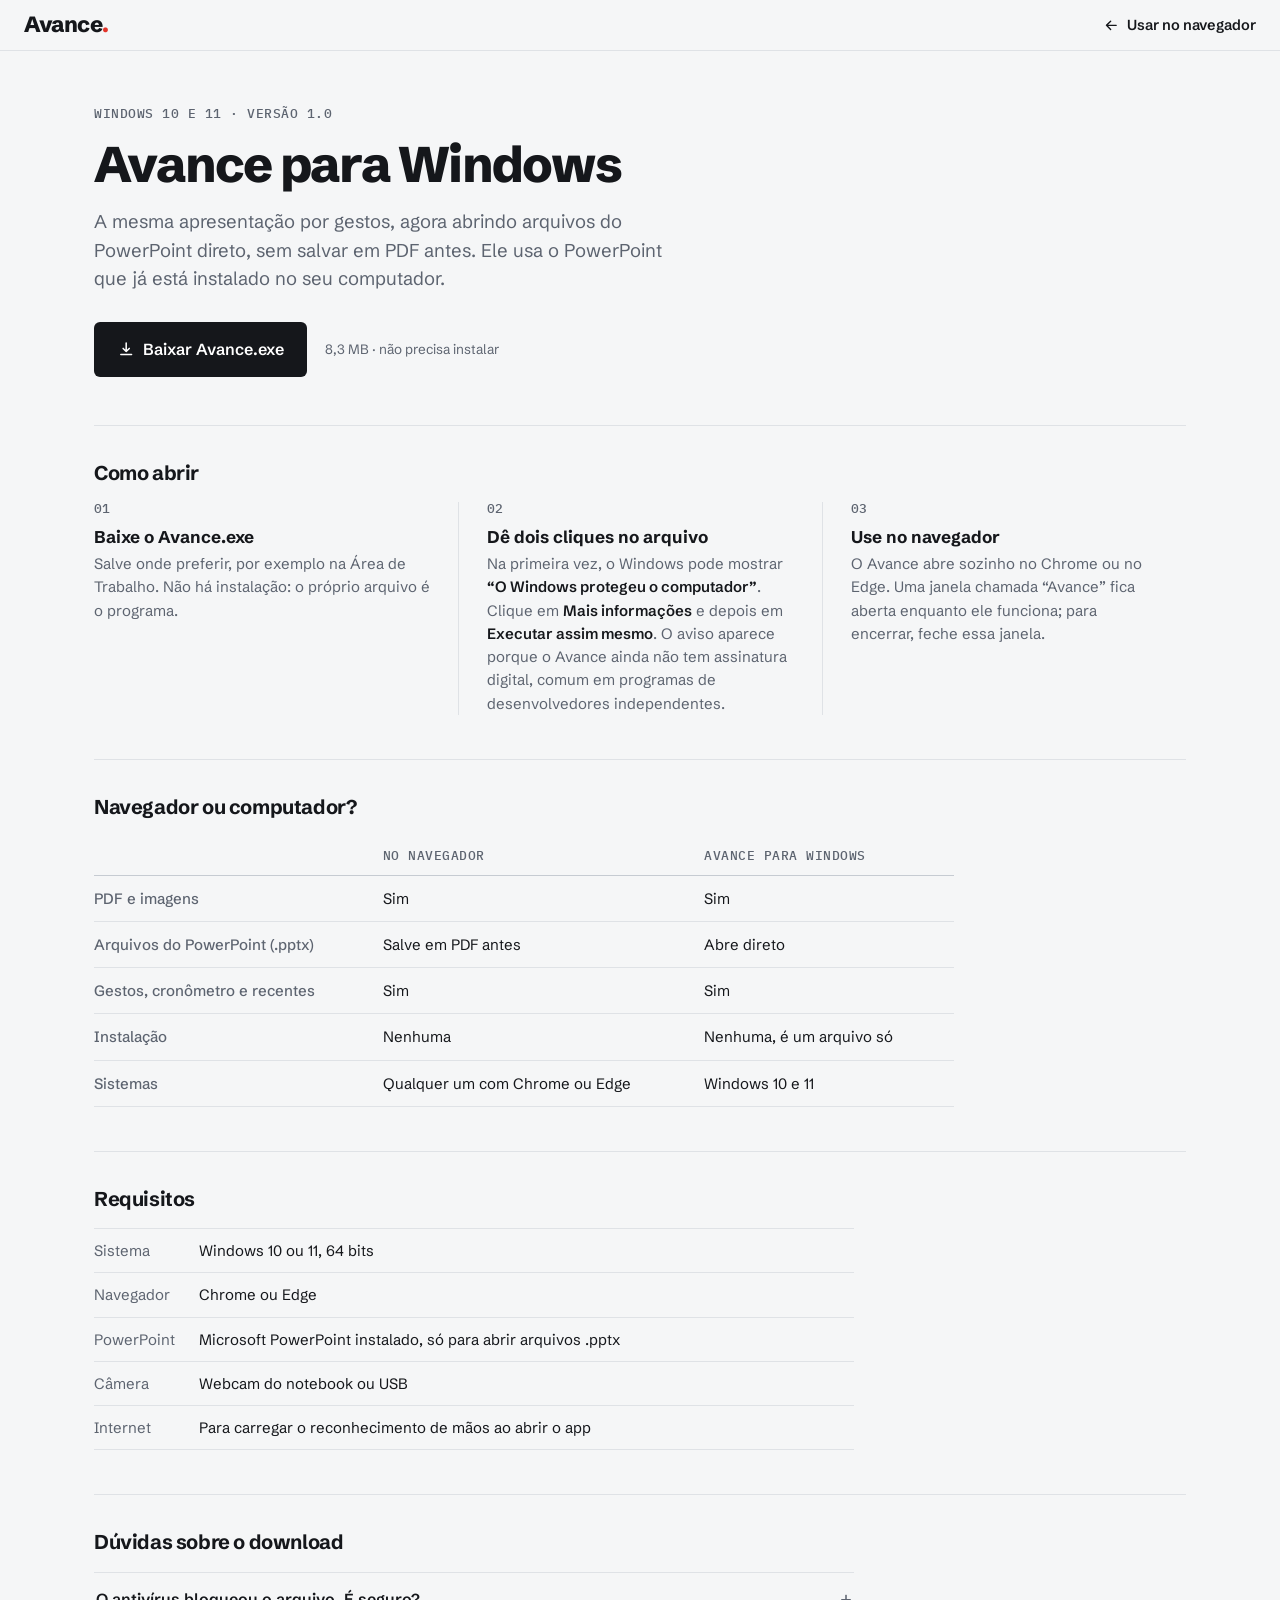
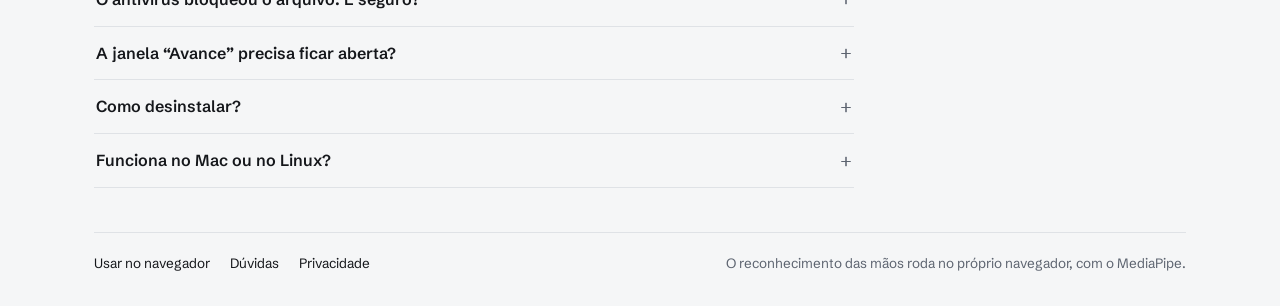
==== download.html @ 62a434d8 "Avance: apresentações controladas por gestos App web que passa slides (PDF, imagens e PowerPoint) co" ====
<!doctype html>
<html lang="pt-BR">
<head>
  <meta charset="utf-8">
  <meta name="viewport" content="width=device-width, initial-scale=1">
  <title>Avance para Windows</title>
  <meta name="description" content="Baixe o Avance para Windows: passe os slides com gestos da mão e abra arquivos do PowerPoint direto.">
  <link rel="icon" href="favicon.ico" sizes="any">
  <link rel="icon" href="favicon.svg" type="image/svg+xml">
  <link rel="apple-touch-icon" href="apple-touch-icon.png">
  <link rel="preconnect" href="https://fonts.googleapis.com">
  <link rel="preconnect" href="https://fonts.gstatic.com" crossorigin>
  <link href="https://fonts.googleapis.com/css2?family=IBM+Plex+Mono:wght@400;500&family=Schibsted+Grotesk:wght@400;500;600;700;800&display=swap" rel="stylesheet">
  <link rel="stylesheet" href="css/style.css">
</head>
<body>
  <svg width="0" height="0" style="position:absolute" aria-hidden="true">
    <symbol id="i-download" viewBox="0 0 24 24"><path d="M12 4v11m0 0-4-4m4 4 4-4M5 19h14"/></symbol>
    <symbol id="i-arrow-l" viewBox="0 0 24 24"><path d="M19 12H5m6-6-6 6 6 6"/></symbol>
  </svg>

  <header class="topbar">
    <a class="brand" href="./" title="Voltar ao início">Avance<span class="laser">.</span></a>
    <span></span>
    <div class="top-right">
      <a class="top-link" href="./"><svg><use href="#i-arrow-l"/></svg> Usar no navegador</a>
    </div>
  </header>

  <main class="welcome download-page">
    <section class="dl-hero">
      <span class="dl-eyebrow">Windows 10 e 11 · versão 1.0</span>
      <h1>Avance para Windows</h1>
      <p class="lead">A mesma apresentação por gestos, agora abrindo arquivos do PowerPoint direto, sem salvar em PDF antes. Ele usa o PowerPoint que já está instalado no seu computador.</p>
      <div class="dl-actions">
        <a class="btn dark lg" href="https://github.com/sacramentobernardes/Avance/releases/latest/download/Avance.exe"><svg><use href="#i-download"/></svg> Baixar Avance.exe</a>
        <span class="note">8,3 MB · não precisa instalar</span>
      </div>
    </section>

    <section class="dl-section">
      <h2>Como abrir</h2>
      <ol class="dl-steps">
        <li>
          <h3>Baixe o Avance.exe</h3>
          <p>Salve onde preferir, por exemplo na Área de Trabalho. Não há instalação: o próprio arquivo é o programa.</p>
        </li>
        <li>
          <h3>Dê dois cliques no arquivo</h3>
          <p>Na primeira vez, o Windows pode mostrar <b>“O Windows protegeu o computador”</b>. Clique em <b>Mais informações</b> e depois em <b>Executar assim mesmo</b>. O aviso aparece porque o Avance ainda não tem assinatura digital, comum em programas de desenvolvedores independentes.</p>
        </li>
        <li>
          <h3>Use no navegador</h3>
          <p>O Avance abre sozinho no Chrome ou no Edge. Uma janela chamada “Avance” fica aberta enquanto ele funciona; para encerrar, feche essa janela.</p>
        </li>
      </ol>
    </section>

    <section class="dl-section">
      <h2>Navegador ou computador?</h2>
      <div class="table-wrap">
        <table class="compare">
          <thead><tr><th></th><th>No navegador</th><th>Avance para Windows</th></tr></thead>
          <tbody>
            <tr><th>PDF e imagens</th><td>Sim</td><td>Sim</td></tr>
            <tr><th>Arquivos do PowerPoint (.pptx)</th><td>Salve em PDF antes</td><td>Abre direto</td></tr>
            <tr><th>Gestos, cronômetro e recentes</th><td>Sim</td><td>Sim</td></tr>
            <tr><th>Instalação</th><td>Nenhuma</td><td>Nenhuma, é um arquivo só</td></tr>
            <tr><th>Sistemas</th><td>Qualquer um com Chrome ou Edge</td><td>Windows 10 e 11</td></tr>
          </tbody>
        </table>
      </div>
    </section>

    <section class="dl-section">
      <h2>Requisitos</h2>
      <dl class="specs dl-specs">
        <div><dt>Sistema</dt><dd>Windows 10 ou 11, 64 bits</dd></div>
        <div><dt>Navegador</dt><dd>Chrome ou Edge</dd></div>
        <div><dt>PowerPoint</dt><dd>Microsoft PowerPoint instalado, só para abrir arquivos .pptx</dd></div>
        <div><dt>Câmera</dt><dd>Webcam do notebook ou USB</dd></div>
        <div><dt>Internet</dt><dd>Para carregar o reconhecimento de mãos ao abrir o app</dd></div>
      </dl>
    </section>

    <section class="faq dl-section">
      <h2>Dúvidas sobre o download</h2>
      <div class="faq-list">
        <details>
          <summary>O antivírus bloqueou o arquivo. É seguro?</summary>
          <p>Alguns antivírus desconfiam de programas novos e sem assinatura digital, mesmo quando não há nada de errado. O Avance não instala nada, não altera o sistema e só usa a câmera dentro do navegador. Se o bloqueio continuar, use a versão no navegador e salve o PowerPoint em PDF.</p>
        </details>
        <details>
          <summary>A janela “Avance” precisa ficar aberta?</summary>
          <p>Sim. Ela é o Avance funcionando no seu computador. Pode minimizá-la; ao fechar, o app para de responder no navegador.</p>
        </details>
        <details>
          <summary>Como desinstalar?</summary>
          <p>Basta apagar o Avance.exe. Os ajustes e a lista de recentes ficam no navegador; para apagá-los, limpe os dados do site nas configurações do Chrome ou do Edge.</p>
        </details>
        <details>
          <summary>Funciona no Mac ou no Linux?</summary>
          <p>O Avance.exe é só para Windows. No Mac e no Linux, use a versão no navegador, salvando a apresentação em PDF.</p>
        </details>
      </div>
    </section>

    <footer class="welcome-foot">
      <nav class="foot-links"><a href="./">Usar no navegador</a><a href="./#faq">Dúvidas</a><a href="./#privacy">Privacidade</a></nav>
      <span>O reconhecimento das mãos roda no próprio navegador, com o MediaPipe.</span>
    </footer>
  </main>
</body>
</html>
---- css/style.css ----
/* Layout: página clara e calma; a câmera ao vivo é o centro da tela inicial e as
   miniaturas imitam molduras de slide de projetor. O vermelho de ponteiro laser é
   o único destaque e aparece pouco. Verde (gatilho) e azul (mão direita) são cores
   de estado, não de destaque. */
:root {
  --paper: #f5f6f7;          /* fundo, cinza frio bem leve */
  --sheet: #ffffff;          /* superfícies */
  --sheet-2: #eef0f2;        /* preenchimentos discretos */
  --rule: #dfe2e6;           /* linhas */
  --rule-strong: #c6cbd2;
  --ink: #15171b;            /* texto e botão principal */
  --ink-2: #5d6470;          /* texto secundário */
  --laser: #e3342a;          /* destaque: ponteiro laser */
  --live: #138a4b;           /* gatilho ligado */
  --live-soft: #e3f3ea;
  --hand: #2f62c4;           /* mão direita */
  --hand-soft: #e8eefa;
  --caution: #a8650a;
  --caution-soft: #fbf0dc;
  --stage: #101114;          /* fundo de câmera e projeção */

  --font-text: "Schibsted Grotesk", "Segoe UI", system-ui, sans-serif;
  --font-mono: "IBM Plex Mono", ui-monospace, "Cascadia Mono", Consolas, monospace;

  --r-sm: 6px;
  --r-md: 10px;
  color-scheme: light;
}

* { box-sizing: border-box; }
html { scroll-behavior: smooth; }
html, body { margin: 0; min-height: 100%; }
body {
  background: var(--paper);
  color: var(--ink);
  font: 16px/1.55 var(--font-text);
  -webkit-font-smoothing: antialiased;
}
[hidden] { display: none !important; }
[data-mode="web"] .desktop-only, [data-mode="desktop"] .web-only { display: none !important; }
svg { width: 1.15em; height: 1.15em; fill: none; stroke: currentColor; stroke-width: 2; stroke-linecap: round; stroke-linejoin: round; flex: none; }
svg.fill { fill: currentColor; stroke: none; }
svg.mirror { transform: scaleX(-1); }
h1, h2, h3 { margin: 0; line-height: 1.12; text-wrap: balance; }
p { text-wrap: pretty; }
button { font: inherit; cursor: pointer; color: inherit; }
:focus-visible { outline: 2px solid var(--ink); outline-offset: 2px; }
kbd {
  display: inline-block; min-width: 24px; text-align: center;
  font: 500 12px/1 var(--font-mono); color: var(--ink);
  padding: 5px 6px; border-radius: 4px;
  background: var(--sheet); border: 1px solid var(--rule-strong); border-bottom-width: 2px;
}
.muted { color: var(--ink-2); }
.small { font-size: 14px; margin: 0; }

/* ---------- Botões ---------- */
.btn {
  display: inline-flex; align-items: center; justify-content: center; gap: 8px;
  padding: 10px 16px; border-radius: var(--r-sm); border: 1px solid transparent;
  font-weight: 600; font-size: 15px; text-decoration: none; white-space: nowrap;
  transition: background .15s, border-color .15s, opacity .15s;
}
.btn.dark { background: var(--ink); color: var(--sheet); }
.btn.dark:hover:not(:disabled) { background: #30343b; }
.btn.dark:disabled { opacity: .25; cursor: not-allowed; }
.btn.quiet { background: transparent; border-color: var(--rule-strong); color: var(--ink); }
.btn.quiet:hover { background: var(--sheet); }
.btn.light { background: var(--sheet); color: var(--ink); }
.btn.lg { padding: 14px 22px; font-size: 16px; }
.btn.xl { padding: 15px 22px; font-size: 16px; width: 100%; }

/* ---------- Barra superior ---------- */
.topbar {
  position: sticky; top: 0; z-index: 10;
  display: grid; grid-template-columns: 1fr auto 1fr; align-items: center; gap: 16px;
  padding: 14px max(24px, env(safe-area-inset-right, 0px)) 14px max(24px, env(safe-area-inset-left, 0px));
  background: var(--paper); border-bottom: 1px solid var(--rule);
}
.brand {
  justify-self: start; background: none; border: 0; padding: 0;
  font: 800 22px/1 var(--font-text); letter-spacing: -0.04em;
  color: var(--ink); text-decoration: none;
}
.laser { color: var(--laser); }

.stepper { display: flex; align-items: center; gap: 4px; }
.step-tab {
  display: flex; align-items: center; gap: 8px; position: relative;
  background: none; border: 0; padding: 8px 12px;
  color: var(--ink-2); font-weight: 600; font-size: 15px;
}
.step-tab .num { font: 500 13px/1 var(--font-mono); color: var(--rule-strong); }
.step-tab:hover:not(:disabled) { color: var(--ink); }
.step-tab:disabled { cursor: not-allowed; opacity: .45; }
.step-tab.current { color: var(--ink); }
.step-tab.current::after { content: ""; position: absolute; left: 12px; right: 12px; bottom: -15px; height: 2px; background: var(--ink); }
.step-tab.current .num { color: var(--ink); }
.step-tab.done .num { color: var(--live); }

.top-right { grid-column: 3; justify-self: end; display: flex; align-items: center; gap: 22px; }
.top-link { display: inline-flex; align-items: center; gap: 7px; color: var(--ink); text-decoration: none; font-weight: 600; font-size: 14.5px; }
.top-link:hover { text-decoration: underline; text-underline-offset: 3px; }
.cam-chip {
  display: inline-flex; align-items: center; gap: 8px;
  font: 500 12.5px/1 var(--font-mono); color: var(--ink-2); text-transform: lowercase;
}
.cam-chip .dot { width: 8px; height: 8px; background: var(--rule-strong); }
.cam-chip.ready .dot { background: var(--ink); }
.cam-chip.armed { color: var(--live); }
.cam-chip.armed .dot { background: var(--live); }
.cam-chip.error { color: var(--laser); }
.cam-chip.error .dot { background: var(--laser); }

@media (max-width: 820px) {
  .topbar { grid-template-columns: 1fr auto; padding-inline: max(16px, env(safe-area-inset-left, 0px)) max(16px, env(safe-area-inset-right, 0px)); }
  .top-right { grid-column: 2; grid-row: 1; gap: 14px; }
  .stepper { grid-column: 1 / -1; grid-row: 2; justify-content: center; }
  .step-tab.current::after { bottom: -2px; }
}

/* ---------- Tela inicial ---------- */
.welcome, .steps {
  width: 100%; max-width: 1140px; margin: 0 auto;
  padding-left: max(24px, env(safe-area-inset-left, 0px));
  padding-right: max(24px, env(safe-area-inset-right, 0px));
}
@media (max-width: 640px) {
  .welcome, .steps { padding-left: max(16px, env(safe-area-inset-left, 0px)); padding-right: max(16px, env(safe-area-inset-right, 0px)); }
}

.intro {
  display: grid; grid-template-columns: minmax(0, 5fr) minmax(0, 6fr); gap: 56px; align-items: center;
  padding-block: 56px 64px;
}
@media (max-width: 920px) { .intro { grid-template-columns: 1fr; gap: 36px; padding-block: 32px 48px; } }
.intro h1 { font-size: clamp(34px, 4.4vw, 50px); font-weight: 800; letter-spacing: -0.035em; }
.lead { font-size: 18.5px; color: var(--ink-2); margin: 18px 0 0; max-width: 34ch; }
.intro-actions { display: flex; align-items: center; gap: 18px; flex-wrap: wrap; margin-top: 30px; }
.note { font-size: 13.5px; color: var(--ink-2); line-height: 1.45; }

/* Demonstração: a mão passa e o slide troca (loop de 5 s) */
.hero-demo { margin: 0; max-width: 100%; }
.demo-window { border-radius: var(--r-md); background: var(--sheet); overflow: hidden; box-shadow: 0 0 0 1px var(--rule), 0 24px 48px -28px rgba(21, 23, 27, .45); }
.demo-bar { display: flex; align-items: center; gap: 6px; padding: 10px 14px; border-bottom: 1px solid var(--rule); }
.demo-bar i { width: 9px; height: 9px; border-radius: 50%; background: var(--rule-strong); }
.demo-bar span { margin-left: 10px; font: 500 12px/1 var(--font-mono); color: var(--ink-2); }
.demo-stage { position: relative; aspect-ratio: 16 / 10; background: var(--stage); overflow: hidden; }
.demo-slide { position: absolute; inset: 7% 6% 16%; border-radius: 3px; background: var(--sheet); padding: 7% 8%; display: flex; flex-direction: column; gap: 9px; }
.demo-slide b { display: block; border-radius: 2px; }
.demo-slide .t { width: 55%; height: 16px; background: var(--ink); }
.demo-slide .l { height: 8px; background: var(--sheet-2); }
.w80 { width: 80%; } .w70 { width: 70%; } .w60 { width: 60%; }
.bars { flex: 1; display: flex; align-items: flex-end; gap: 8%; padding-top: 6px; border-bottom: 2px solid var(--ink); }
.bars i { flex: 1; background: var(--ink); }
.bars i:last-child { background: var(--laser); }
.circles { flex: 1; display: flex; align-items: center; justify-content: center; gap: 7%; }
.circles i { width: 20%; aspect-ratio: 1; border-radius: 50%; border: 3px solid var(--ink); }
.circles i:nth-child(2) { background: var(--laser); border-color: var(--laser); }

.demo-slide.s1 { animation: demo-s1 5s cubic-bezier(.2, .75, .25, 1) infinite; }
.demo-slide.s2 { animation: demo-s2 5s cubic-bezier(.2, .75, .25, 1) infinite; }
@keyframes demo-s1 { 0%, 38% { transform: none; opacity: 1; } 46%, 92% { transform: translateX(-8%); opacity: 0; } 100% { transform: none; opacity: 1; } }
@keyframes demo-s2 { 0%, 38% { transform: translateX(8%); opacity: 0; } 46%, 92% { transform: none; opacity: 1; } 100% { transform: none; opacity: 0; } }
.demo-frame { position: absolute; inset: 0; box-shadow: inset 0 0 0 3px #34c778; animation: demo-frame 5s infinite; }
@keyframes demo-frame { 0%, 8% { opacity: 0; } 14%, 70% { opacity: 1; } 80%, 100% { opacity: 0; } }
.demo-hand {
  position: absolute; top: 34%; left: 70%; width: 16%; aspect-ratio: 1; border-radius: 50%;
  display: grid; place-items: center; color: #fff; background: var(--hand);
  animation: demo-hand 5s cubic-bezier(.45, 0, .2, 1) infinite;
}
.demo-hand svg { width: 50%; height: 50%; }
@keyframes demo-hand {
  0%, 16% { left: 70%; opacity: 0; transform: scale(.85); }
  22% { left: 70%; opacity: 1; transform: none; }
  40% { left: 14%; opacity: 1; transform: none; }
  50%, 100% { left: 10%; opacity: 0; transform: scale(.9); }
}
.demo-hud { position: absolute; left: 4%; right: 4%; bottom: 4%; display: flex; justify-content: space-between; }
.demo-pill { display: inline-flex; align-items: center; gap: 6px; padding: 5px 9px; border-radius: 4px; background: var(--live); color: #fff; font: 500 11.5px/1 var(--font-mono); }
.demo-count { background: rgba(255, 255, 255, .14); font-variant-numeric: tabular-nums; }
.digits { display: inline-grid; }
.digits em { grid-area: 1 / 1; font-style: normal; }
.digits .c1 { animation: demo-c1 5s infinite; }
.digits .c2 { animation: demo-c2 5s infinite; }
@keyframes demo-c1 { 0%, 41% { opacity: 1; } 42%, 97% { opacity: 0; } 100% { opacity: 1; } }
@keyframes demo-c2 { 0%, 41% { opacity: 0; } 42%, 97% { opacity: 1; } 100% { opacity: 0; } }

.recent, .how, .desktop, .faq, .privacy { border-top: 1px solid var(--rule); padding-block: 36px 44px; scroll-margin-top: 80px; }
.recent h2, .how h2, .desktop h2, .faq h2, .privacy h2 { font-size: 20px; font-weight: 700; letter-spacing: -0.02em; margin-bottom: 18px; }

.recent-list { list-style: none; margin: 0; padding: 0; border-top: 1px solid var(--rule); }
.recent-row {
  display: grid; grid-template-columns: 56px minmax(0, 1fr) auto auto 36px; align-items: center; gap: 16px;
  padding: 10px 4px; border-bottom: 1px solid var(--rule); cursor: pointer;
}
.recent-row:hover { background: var(--sheet); }
.recent-kind { font: 500 11.5px/1 var(--font-mono); color: var(--ink-2); text-transform: uppercase; }
.recent-name { font-weight: 600; overflow: hidden; text-overflow: ellipsis; white-space: nowrap; }
.recent-meta { font: 400 13px/1 var(--font-mono); color: var(--ink-2); font-variant-numeric: tabular-nums; white-space: nowrap; }
.recent-remove { width: 30px; height: 30px; display: grid; place-items: center; border: 0; border-radius: 4px; background: none; color: var(--ink-2); opacity: 0; }
.recent-row:hover .recent-remove, .recent-remove:focus-visible { opacity: 1; }
.recent-remove:hover { background: var(--sheet-2); color: var(--ink); }
@media (max-width: 560px) {
  .recent-row { grid-template-columns: minmax(0, 1fr) auto 32px; }
  .recent-kind, .recent-row .when { display: none; }
  .recent-remove { opacity: 1; }
}

.how { scroll-margin-top: 80px; }
.how-grid { display: grid; grid-template-columns: repeat(3, minmax(0, 1fr)); }
.how-grid article { padding: 4px 28px 0; border-left: 1px solid var(--rule); display: flex; flex-direction: column; gap: 10px; }
.how-grid article:first-child { padding-left: 0; border-left: 0; }
@media (max-width: 820px) {
  .how-grid { grid-template-columns: 1fr; gap: 28px; }
  .how-grid article { padding: 0; border-left: 0; }
}
.how-label { font: 500 12px/1.3 var(--font-mono); color: var(--ink-2); text-transform: uppercase; letter-spacing: .04em; }
.how-icon { width: 34px; height: 34px; stroke-width: 1.6; color: var(--ink); margin-top: 6px; }
.how-grid h3 { font-size: 19px; font-weight: 700; letter-spacing: -0.02em; }
.how-grid p { margin: 0; color: var(--ink-2); font-size: 15px; max-width: 38ch; }

.note a { color: var(--ink); text-underline-offset: 3px; }

/* Versão para computador */
.desktop-grid { display: grid; grid-template-columns: minmax(0, 1fr) minmax(0, 1fr); gap: 40px; align-items: start; }
@media (max-width: 820px) { .desktop-grid { grid-template-columns: 1fr; gap: 24px; } }
.desktop-text { display: flex; flex-direction: column; align-items: flex-start; gap: 20px; }
.desktop-text p { margin: 0; color: var(--ink-2); max-width: 52ch; }
.specs { margin: 0; display: grid; grid-template-columns: auto 1fr; border-top: 1px solid var(--rule); }
.specs div { display: contents; }
.specs dt, .specs dd { padding: 10px 0; border-bottom: 1px solid var(--rule); font-size: 15px; }
.specs dt { color: var(--ink-2); padding-right: 24px; }
.specs dd { margin: 0; }
.specs a { color: var(--ink); text-underline-offset: 3px; }
code { font: 500 0.92em/1 var(--font-mono); background: var(--sheet-2); padding: 2px 5px; border-radius: 4px; }

/* Dúvidas frequentes */
.faq-list { border-top: 1px solid var(--rule); max-width: 760px; }
.faq details { border-bottom: 1px solid var(--rule); }
.faq summary {
  list-style: none; cursor: pointer; display: flex; justify-content: space-between; align-items: center; gap: 16px;
  padding: 14px 2px; font-weight: 600; font-size: 16px;
}
.faq summary::-webkit-details-marker { display: none; }
.faq summary::after { content: "+"; font: 400 20px/1 var(--font-mono); color: var(--ink-2); flex: none; }
.faq details[open] summary::after { content: "−"; }
.faq summary:hover { color: var(--ink-2); }
.faq details p { margin: 0 0 16px; color: var(--ink-2); max-width: 66ch; }

/* Privacidade */
.privacy-grid { display: grid; grid-template-columns: repeat(2, minmax(0, 1fr)); gap: 24px 40px; }
@media (max-width: 760px) { .privacy-grid { grid-template-columns: 1fr; } }
.privacy-grid h3 { font-size: 16px; font-weight: 700; margin-bottom: 6px; }
.privacy-grid p { margin: 0; color: var(--ink-2); font-size: 15px; max-width: 60ch; }

.welcome-foot { border-top: 1px solid var(--rule); padding-block: 20px 32px; font-size: 13.5px; color: var(--ink-2); display: flex; flex-wrap: wrap; justify-content: space-between; gap: 10px 24px; }
.foot-links { display: flex; flex-wrap: wrap; gap: 6px 20px; }
.foot-links a { color: var(--ink); text-decoration: none; }
.foot-links a:hover { text-decoration: underline; text-underline-offset: 3px; }

/* Página de download (download.html) */
.dl-hero { padding-block: 56px 48px; display: flex; flex-direction: column; align-items: flex-start; gap: 16px; }
.dl-eyebrow { font: 500 12.5px/1 var(--font-mono); color: var(--ink-2); text-transform: uppercase; letter-spacing: .04em; }
.dl-hero h1 { font-size: clamp(34px, 4.4vw, 50px); font-weight: 800; letter-spacing: -0.035em; }
.dl-hero .lead { max-width: 52ch; margin: 0; }
.dl-actions { display: flex; align-items: center; gap: 18px; flex-wrap: wrap; margin-top: 12px; }
.dl-section { border-top: 1px solid var(--rule); padding-block: 36px 44px; }
.dl-section h2 { font-size: 20px; font-weight: 700; letter-spacing: -0.02em; margin-bottom: 18px; }
.dl-steps { list-style: none; margin: 0; padding: 0; display: grid; grid-template-columns: repeat(3, minmax(0, 1fr)); counter-reset: passo; }
.dl-steps li { counter-increment: passo; padding: 0 28px; border-left: 1px solid var(--rule); }
.dl-steps li:first-child { padding-left: 0; border-left: 0; }
.dl-steps li::before { content: counter(passo, decimal-leading-zero); display: block; font: 500 13px/1 var(--font-mono); color: var(--ink-2); margin-bottom: 12px; }
.dl-steps h3 { font-size: 17px; font-weight: 700; margin-bottom: 6px; }
.dl-steps p { margin: 0; color: var(--ink-2); font-size: 15px; }
.dl-steps b { color: var(--ink); font-weight: 600; }
@media (max-width: 820px) {
  .dl-steps { grid-template-columns: 1fr; gap: 24px; }
  .dl-steps li { padding: 0; border-left: 0; }
}
.table-wrap { overflow-x: auto; }
.compare { width: 100%; max-width: 860px; border-collapse: collapse; font-size: 15px; }
.compare th, .compare td { text-align: left; padding: 11px 16px 11px 0; border-bottom: 1px solid var(--rule); vertical-align: top; }
.compare thead th { font: 500 12.5px/1.3 var(--font-mono); color: var(--ink-2); text-transform: uppercase; letter-spacing: .04em; border-bottom-color: var(--rule-strong); }
.compare tbody th { font-weight: 500; color: var(--ink-2); }
.dl-specs { max-width: 760px; }

/* Aviso de tela pequena */
.small-screen {
  display: flex; align-items: center; justify-content: space-between; gap: 12px 16px; flex-wrap: wrap;
  padding: 12px max(16px, env(safe-area-inset-right, 0px)) 12px max(16px, env(safe-area-inset-left, 0px));
  background: var(--caution-soft); color: #6e4205; font-size: 14.5px; border-bottom: 1px solid rgba(168, 101, 10, .2);
}
.small-screen p { margin: 0; flex: 1 1 260px; }

/* ---------- Etapas ---------- */
.steps { padding-block: 40px 48px; }
.step { display: flex; flex-direction: column; gap: 26px; }
.step-head h1 { font-size: 32px; font-weight: 800; letter-spacing: -0.03em; }
.step-head p { margin: 8px 0 0; color: var(--ink-2); font-size: 16.5px; }
.step-foot { display: flex; justify-content: space-between; align-items: center; gap: 12px; padding-top: 18px; border-top: 1px solid var(--rule); }

.card { background: var(--sheet); border: 1px solid var(--rule); border-radius: var(--r-md); padding: 22px; display: flex; flex-direction: column; gap: 12px; }
.card-head { display: flex; align-items: center; justify-content: space-between; gap: 10px; }
.card-head h3 { font-size: 17px; font-weight: 700; display: flex; align-items: center; gap: 8px; }
.pill { font: 500 13px/1 var(--font-mono); color: var(--ink-2); font-variant-numeric: tabular-nums; }
.pill.done { color: var(--live); }

/* Etapa 1 */
.dropzone {
  display: flex; flex-direction: column; align-items: flex-start; gap: 4px;
  padding: 40px 36px; cursor: pointer;
  border: 1.5px dashed var(--rule-strong); border-radius: var(--r-md); background: var(--sheet);
  color: var(--ink-2); transition: border-color .15s, background .15s;
}
.dropzone:hover, .dropzone:focus-visible, .dropzone.over { border-color: var(--ink); outline: none; }
.dropzone.over { background: var(--sheet-2); }
.dropzone u { color: var(--ink); text-decoration: underline; text-underline-offset: 3px; }
.drop-icon { color: var(--ink); margin-bottom: 10px; }
.drop-icon svg { width: 30px; height: 30px; stroke-width: 1.6; }
.dropzone strong { color: var(--ink); font-size: 21px; letter-spacing: -0.02em; }
.chips { display: flex; gap: 14px; margin-top: 14px; }
.chips i { font: 500 12px/1 var(--font-mono); font-style: normal; color: var(--ink-2); }

.deck { display: flex; flex-direction: column; gap: 22px; }
.deck-main { display: grid; grid-template-columns: minmax(0, 1.7fr) minmax(220px, 1fr); gap: 32px; align-items: start; }
@media (max-width: 760px) { .deck-main { grid-template-columns: 1fr; } }
.deck-preview, .summary-thumb {
  aspect-ratio: 16 / 9; max-width: 100%; overflow: hidden; background: var(--sheet-2);
  display: grid; place-items: center; border-radius: var(--r-sm);
  box-shadow: 0 0 0 1px var(--rule), 0 18px 36px -24px rgba(21, 23, 27, .35);
}
.deck-preview > *, .summary-thumb > * { max-width: 100%; max-height: 100%; display: block; }
.deck-side { display: flex; flex-direction: column; gap: 20px; }
.deck-side h2 { font-size: 26px; font-weight: 800; letter-spacing: -0.03em; overflow-wrap: anywhere; }
.meta { margin: 0; display: grid; grid-template-columns: auto 1fr; border-top: 1px solid var(--rule); }
.meta div { display: contents; }
.meta dt, .meta dd { padding: 10px 0; border-bottom: 1px solid var(--rule); }
.meta dt { padding-right: 20px; }
.meta dt { color: var(--ink-2); font-size: 14.5px; }
.meta dd { margin: 0; font: 500 14.5px/1.4 var(--font-mono); text-align: right; font-variant-numeric: tabular-nums; }
.deck-side .btn { align-self: flex-start; }

.section-head { display: flex; align-items: baseline; justify-content: space-between; gap: 12px; flex-wrap: wrap; }
.section-head h3 { font-size: 17px; font-weight: 700; }
.section-head .muted { font-size: 14px; }

/* Miniaturas como molduras de slide de projetor */
.filmstrip {
  display: grid; grid-template-columns: repeat(auto-fill, minmax(168px, 1fr)); gap: 16px;
  max-height: 420px; overflow-y: auto; padding: 6px; margin: -6px;
}
.thumb {
  position: relative; display: flex; flex-direction: column; gap: 0; padding: 8px 8px 0;
  background: var(--sheet); border: 1px solid var(--rule); border-radius: 5px;
  box-shadow: 0 1px 0 var(--rule); text-align: left;
  transition: transform .12s, box-shadow .12s, border-color .12s;
}
.thumb:hover { transform: translateY(-2px); border-color: var(--rule-strong); box-shadow: 0 8px 18px -12px rgba(21, 23, 27, .4); }
.thumb .win { aspect-ratio: 16 / 9; display: grid; place-items: center; overflow: hidden; background: var(--sheet-2); border-radius: 2px; box-shadow: inset 0 0 0 1px rgba(21, 23, 27, .08); }
.thumb .win > canvas, .thumb .win > img { width: 100%; height: 100%; object-fit: contain; display: block; }
.thumb .stamp { display: flex; justify-content: space-between; align-items: center; padding: 7px 2px 8px; font: 500 11.5px/1 var(--font-mono); color: var(--ink-2); font-variant-numeric: tabular-nums; }
.thumb .tag { color: var(--laser); display: inline-flex; align-items: center; gap: 5px; }
.thumb .tag::before { content: ""; width: 7px; height: 7px; border-radius: 50%; background: var(--laser); box-shadow: 0 0 0 3px rgba(227, 52, 42, .18); }
.thumb.start { border-color: var(--ink); }

.status-line { margin: -10px 0 0; min-height: 1.5em; font-size: 14.5px; color: var(--ink-2); display: flex; align-items: center; gap: 8px; }
.status-line.error { color: var(--laser); }

/* Guia para salvar PowerPoint em PDF (versão web) */
.pptx-help { display: flex; flex-direction: column; gap: 18px; padding: 24px; border-radius: var(--r-md); background: var(--sheet); border: 1px solid var(--rule); }
.pptx-head h2 { font-size: 22px; font-weight: 800; letter-spacing: -0.02em; }
.pptx-head p { margin: 6px 0 0; color: var(--ink-2); max-width: 66ch; }
.export-grid { display: grid; grid-template-columns: repeat(4, minmax(0, 1fr)); border-top: 1px solid var(--rule); border-bottom: 1px solid var(--rule); }
.export-grid > div { padding: 14px 18px 14px 0; }
.export-grid > div + div { padding-left: 18px; border-left: 1px solid var(--rule); }
@media (max-width: 860px) {
  .export-grid { grid-template-columns: 1fr 1fr; }
  .export-grid > div:nth-child(3) { padding-left: 0; border-left: 0; }
  .export-grid > div:nth-child(n+3) { border-top: 1px solid var(--rule); }
}
@media (max-width: 480px) {
  .export-grid { grid-template-columns: 1fr; }
  .export-grid > div + div { padding-left: 0; border-left: 0; border-top: 1px solid var(--rule); }
}
.export-grid h3 { font-size: 15px; font-weight: 700; margin-bottom: 6px; }
.export-grid ol { margin: 0; padding-left: 18px; color: var(--ink-2); font-size: 14px; display: grid; gap: 3px; }
.pptx-actions { display: flex; flex-wrap: wrap; gap: 10px; }
.status-line.busy::before { content: ""; width: 14px; height: 14px; border-radius: 50%; border: 2px solid var(--rule-strong); border-top-color: var(--ink); animation: spin .8s linear infinite; }
@keyframes spin { to { transform: rotate(360deg); } }

/* Etapa 2 */
.calib { display: grid; grid-template-columns: minmax(0, 1.45fr) minmax(300px, 1fr); gap: 28px; align-items: start; }
@media (max-width: 900px) { .calib { grid-template-columns: 1fr; } }
.calib-cam, .calib-side { display: flex; flex-direction: column; gap: 14px; min-width: 0; }

.camera {
  position: relative; aspect-ratio: 4 / 3; max-width: 100%; overflow: hidden;
  background: var(--stage); border-radius: var(--r-md);
  box-shadow: 0 0 0 1px var(--rule); transition: box-shadow .2s;
}
.camera.active { box-shadow: 0 0 0 3px var(--live); }
.camera video, .camera canvas, .pip video, .pip canvas {
  position: absolute; inset: 0; width: 100%; height: 100%;
  object-fit: cover; transform: scaleX(-1); /* espelhado, como um espelho */
}
.cam-placeholder { position: absolute; inset: 0; display: flex; flex-direction: column; gap: 14px; align-items: center; justify-content: center; text-align: center; padding: 20px; color: #9aa1ab; font-size: 15px; }
.spinner { width: 26px; height: 26px; border-radius: 50%; border: 3px solid rgba(255, 255, 255, .15); border-top-color: #fff; animation: spin .8s linear infinite; }
.cam-badge { position: absolute; left: 12px; top: 12px; padding: 5px 9px; border-radius: 4px; background: rgba(16, 17, 20, .7); font: 500 11.5px/1 var(--font-mono); color: #d7dadf; }
.swipe-flash {
  position: absolute; left: 50%; top: 50%; translate: -50% -50%;
  padding: 12px 20px; border-radius: var(--r-sm); background: var(--sheet); color: var(--ink);
  font: 700 19px/1 var(--font-text); letter-spacing: -0.01em;
  opacity: 0; transition: opacity .3s; pointer-events: none;
}
.swipe-flash.show { opacity: 1; transition: none; }

.readouts { display: grid; grid-template-columns: 1fr 1fr; border: 1px solid var(--rule); border-radius: var(--r-md); background: var(--sheet); }
.readout { display: flex; align-items: center; gap: 9px; flex-wrap: wrap; padding: 11px 14px; font-size: 14.5px; color: var(--ink-2); }
.readout + .readout { border-left: 1px solid var(--rule); }
.readout b { margin-left: auto; color: var(--ink); font: 500 13px/1.3 var(--font-mono); }
.dot { width: 9px; height: 9px; border-radius: 50%; background: var(--rule-strong); flex: none; transition: background .2s; }
.dot.seen { background: var(--caution); }
.dot.right.seen { background: var(--hand); }
.dot.armed { background: var(--live); }

.diagnostic { margin: 0; padding: 12px 14px; border-radius: var(--r-sm); font-size: 14.5px; color: var(--ink-2); background: var(--sheet-2); }
.diagnostic.ok { color: #0d5f34; background: var(--live-soft); }
.diagnostic.warn { color: #6e4205; background: var(--caution-soft); }

.check-bar { height: 4px; border-radius: 2px; background: var(--sheet-2); overflow: hidden; }
.check-bar b { display: block; height: 100%; width: 0; background: var(--live); transition: width .4s ease; }
.checklist { list-style: none; margin: 0; padding: 0; display: grid; }
.checklist li { display: flex; align-items: center; gap: 12px; padding: 9px 0; color: var(--ink-2); font-size: 15px; border-bottom: 1px solid var(--rule); }
.checklist li:last-child { border-bottom: 0; }
.tick { width: 20px; height: 20px; border-radius: 4px; display: grid; place-items: center; border: 1.5px solid var(--rule-strong); color: transparent; transition: background .2s, border-color .2s; }
.tick svg { width: 13px; height: 13px; stroke-width: 3; }
.checklist li.ok { color: var(--ink); }
.checklist li.ok .tick { background: var(--live); border-color: var(--live); color: #fff; }

.gesture-cards { display: grid; border: 1px solid var(--rule); border-radius: var(--r-md); background: var(--sheet); }
.gcard { display: flex; align-items: center; gap: 14px; padding: 12px 16px; }
.gcard + .gcard { border-top: 1px solid var(--rule); }
.gcard b { display: block; font-size: 15px; }
.gcard span { font-size: 14px; color: var(--ink-2); }
.gcard u { text-decoration: none; color: var(--ink); font-weight: 600; }
.gfig { width: 52px; height: 40px; flex: none; display: inline-flex; align-items: center; justify-content: center; gap: 2px; border-radius: var(--r-sm); }
.gfig svg { width: 21px; height: 21px; }
.gfig .arrow { width: 17px; height: 17px; stroke-width: 2.4; }
.green { background: var(--live-soft); color: var(--live); }
.indigo { background: var(--hand-soft); color: var(--hand); }

.settings summary { cursor: pointer; font-weight: 600; display: flex; align-items: center; gap: 8px; list-style: none; }
.settings summary::-webkit-details-marker { display: none; }
.check, .range { display: flex; gap: 10px; align-items: baseline; font-size: 15px; }
.range { flex-direction: column; align-items: stretch; gap: 6px; margin-top: 4px; }
.range span { display: flex; justify-content: space-between; }
.check small { color: var(--ink-2); }
input[type="range"], input[type="checkbox"] { accent-color: var(--ink); }
input[type="range"] { width: 100%; }
input[type="checkbox"] { transform: translateY(1px); }
output { font: 500 14px/1 var(--font-mono); }

/* Etapa 3 */
.launch { display: grid; grid-template-columns: minmax(0, 1.25fr) minmax(0, 1fr) minmax(0, 1fr); gap: 20px; align-items: start; }
@media (max-width: 1060px) { .launch { grid-template-columns: 1fr 1fr; } .summary { grid-column: 1 / -1; } }
@media (max-width: 680px) { .launch { grid-template-columns: 1fr; } }
.summary { gap: 18px; }
.summary h3 { font-size: 21px; font-weight: 800; letter-spacing: -0.02em; overflow-wrap: anywhere; }
.summary-list { list-style: none; margin: 12px 0 0; padding: 0; display: grid; font-size: 15px; border-top: 1px solid var(--rule); }
.summary-list li { display: flex; justify-content: space-between; gap: 10px; padding: 9px 0; border-bottom: 1px solid var(--rule); }
.summary-list span { color: var(--ink-2); }
.summary-list b { font: 500 14.5px/1.4 var(--font-mono); }
.summary-list b.ok { color: var(--live); }
.summary-list b.warn { color: var(--caution); }
.launch-actions { display: flex; flex-direction: column; gap: 10px; }

.segmented { display: grid; grid-template-columns: repeat(4, 1fr); border: 1px solid var(--rule-strong); border-radius: var(--r-sm); overflow: hidden; }
.segmented button {
  padding: 9px 4px; font: 500 13px/1.2 var(--font-mono); background: var(--sheet); border: 0; color: var(--ink-2);
  border-right: 1px solid var(--rule); border-bottom: 1px solid var(--rule);
}
.segmented button:nth-child(4n) { border-right: 0; }
.segmented button:nth-child(n+5) { border-bottom: 0; }
.segmented button:hover { color: var(--ink); background: var(--paper); }
.segmented button.on { background: var(--ink); color: var(--sheet); }
.inline-input { display: flex; align-items: center; gap: 8px; font-size: 14.5px; color: var(--ink-2); }
.inline-input input { width: 88px; padding: 7px 10px; border-radius: var(--r-sm); font: 500 14px/1.2 var(--font-mono); color: var(--ink); background: var(--sheet); border: 1px solid var(--rule-strong); }
.inline-input input:focus { outline: 2px solid var(--ink); outline-offset: 1px; }
.toggles { display: grid; gap: 9px; padding-top: 12px; border-top: 1px solid var(--rule); margin-top: 2px; }

.keys { margin: 0; display: grid; }
.keys div { display: flex; justify-content: space-between; align-items: center; gap: 10px; font-size: 14.5px; padding: 7px 0; border-bottom: 1px solid var(--rule); }
.keys div:last-child { border-bottom: 0; }
.keys dt { display: flex; gap: 4px; }
.keys dd { margin: 0; color: var(--ink-2); text-align: right; }

/* ---------- Modo apresentação (sempre escuro) ---------- */
.present { position: fixed; inset: 0; z-index: 20; background: #000; overflow: hidden; cursor: none; user-select: none; }
.present.pointer { cursor: default; }
.stage { position: absolute; inset: 0; }
.slide {
  position: absolute; inset: 0; width: 100%; height: 100%;
  object-fit: contain; display: block;
  transition: transform 280ms cubic-bezier(.2, .75, .25, 1), opacity 280ms ease;
}
.slide.from-right { transform: translateX(4%); opacity: 0; }
.slide.from-left { transform: translateX(-4%); opacity: 0; }
.slide.fade-in { opacity: 0; }
.slide.to-left { transform: translateX(-4%); opacity: 0; }
.slide.to-right { transform: translateX(4%); opacity: 0; }
.slide.fade-out { opacity: 0; }
.slide.instant { transition: none; }

.trigger-frame { position: absolute; inset: 0; pointer-events: none; box-shadow: inset 0 0 0 3px rgba(52, 199, 120, .9); opacity: 0; transition: opacity .2s; }
.present.armed .trigger-frame { opacity: 1; }

.hud-bottom { position: absolute; left: 18px; right: 18px; bottom: 16px; display: grid; grid-template-columns: 1fr auto 1fr; align-items: center; gap: 12px; pointer-events: none; }
.hud-pill {
  display: inline-flex; align-items: center; gap: 8px;
  padding: 7px 11px; border-radius: 5px;
  background: rgba(16, 17, 20, .7); color: rgba(255, 255, 255, .86);
  font: 500 12.5px/1 var(--font-mono); font-variant-numeric: tabular-nums;
  opacity: .5; transition: opacity .25s, background .25s, color .25s;
}
.hud-pill svg { width: 14px; height: 14px; }
.hud-status { justify-self: start; }
.hud-counter { justify-self: end; }
.hud-counter .sep { opacity: .5; }
.present.armed .hud-status { opacity: 1; background: #138a4b; color: #fff; }
.present.pointer .hud-pill, .hud-counter.bump { opacity: 1; }

.hud-time { gap: 14px; opacity: .9; background: rgba(16, 17, 20, .82); }
.hud-time .timer, .hud-time .clock { display: inline-flex; align-items: center; gap: 7px; }
.hud-time .clock { padding-left: 14px; border-left: 1px solid rgba(255, 255, 255, .18); }
.hud-time .timer[hidden] + .clock { padding-left: 0; border-left: 0; }
.hud-time .target { color: rgba(255, 255, 255, .5); }
.time-bar { display: none; width: 54px; height: 3px; background: rgba(255, 255, 255, .18); overflow: hidden; }
.time-bar b { display: block; height: 100%; width: 0; background: #fff; transition: width .5s linear; }
.hud-time.has-target .time-bar { display: block; }
.hud-time.warn { opacity: 1; color: #ffe2ad; }
.hud-time.warn .time-bar b { background: #f0a92e; }
.hud-time.over { opacity: 1; color: #fff; background: #b8271f; }
.hud-time.over .time-bar b { background: #fff; }
.hud-time.reset { animation: blink .4s; }
@keyframes blink { 50% { opacity: .3; } }

.progress { position: absolute; left: 0; right: 0; bottom: 0; height: 3px; background: rgba(255, 255, 255, .06); }
.progress div { height: 100%; width: 0; background: #fff; opacity: .6; transition: width .3s ease; }

.nav-flash { position: absolute; top: 50%; translate: 0 -50%; width: 60px; height: 60px; border-radius: 50%; display: grid; place-items: center; background: rgba(16, 17, 20, .55); color: #fff; opacity: 0; transition: opacity .35s, transform .35s; pointer-events: none; }
.nav-flash svg { width: 28px; height: 28px; stroke-width: 2.5; }
.nav-flash.prev { left: 28px; }
.nav-flash.next { right: 28px; }
.nav-flash.show { opacity: 1; transition: none; }
.nav-flash.prev.show { transform: translateX(-6px); }
.nav-flash.next.show { transform: translateX(6px); }

.pip { position: absolute; top: 16px; right: 16px; width: 220px; aspect-ratio: 4 / 3; border-radius: 6px; overflow: hidden; background: #000; border: 2px solid rgba(255, 255, 255, .15); opacity: .9; }
.present.armed .pip { border-color: #34c778; }

.exit-btn { position: absolute; top: 16px; left: 16px; width: 40px; height: 40px; border-radius: 6px; border: 0; display: grid; place-items: center; background: rgba(16, 17, 20, .6); color: #fff; opacity: 0; transition: opacity .25s; }
.present.pointer .exit-btn { opacity: 1; }

@media (prefers-reduced-motion: reduce) {
  *, *::before, *::after { animation-duration: .01ms !important; animation-iteration-count: 1 !important; transition-duration: .01ms !important; }
  html { scroll-behavior: auto; }
}
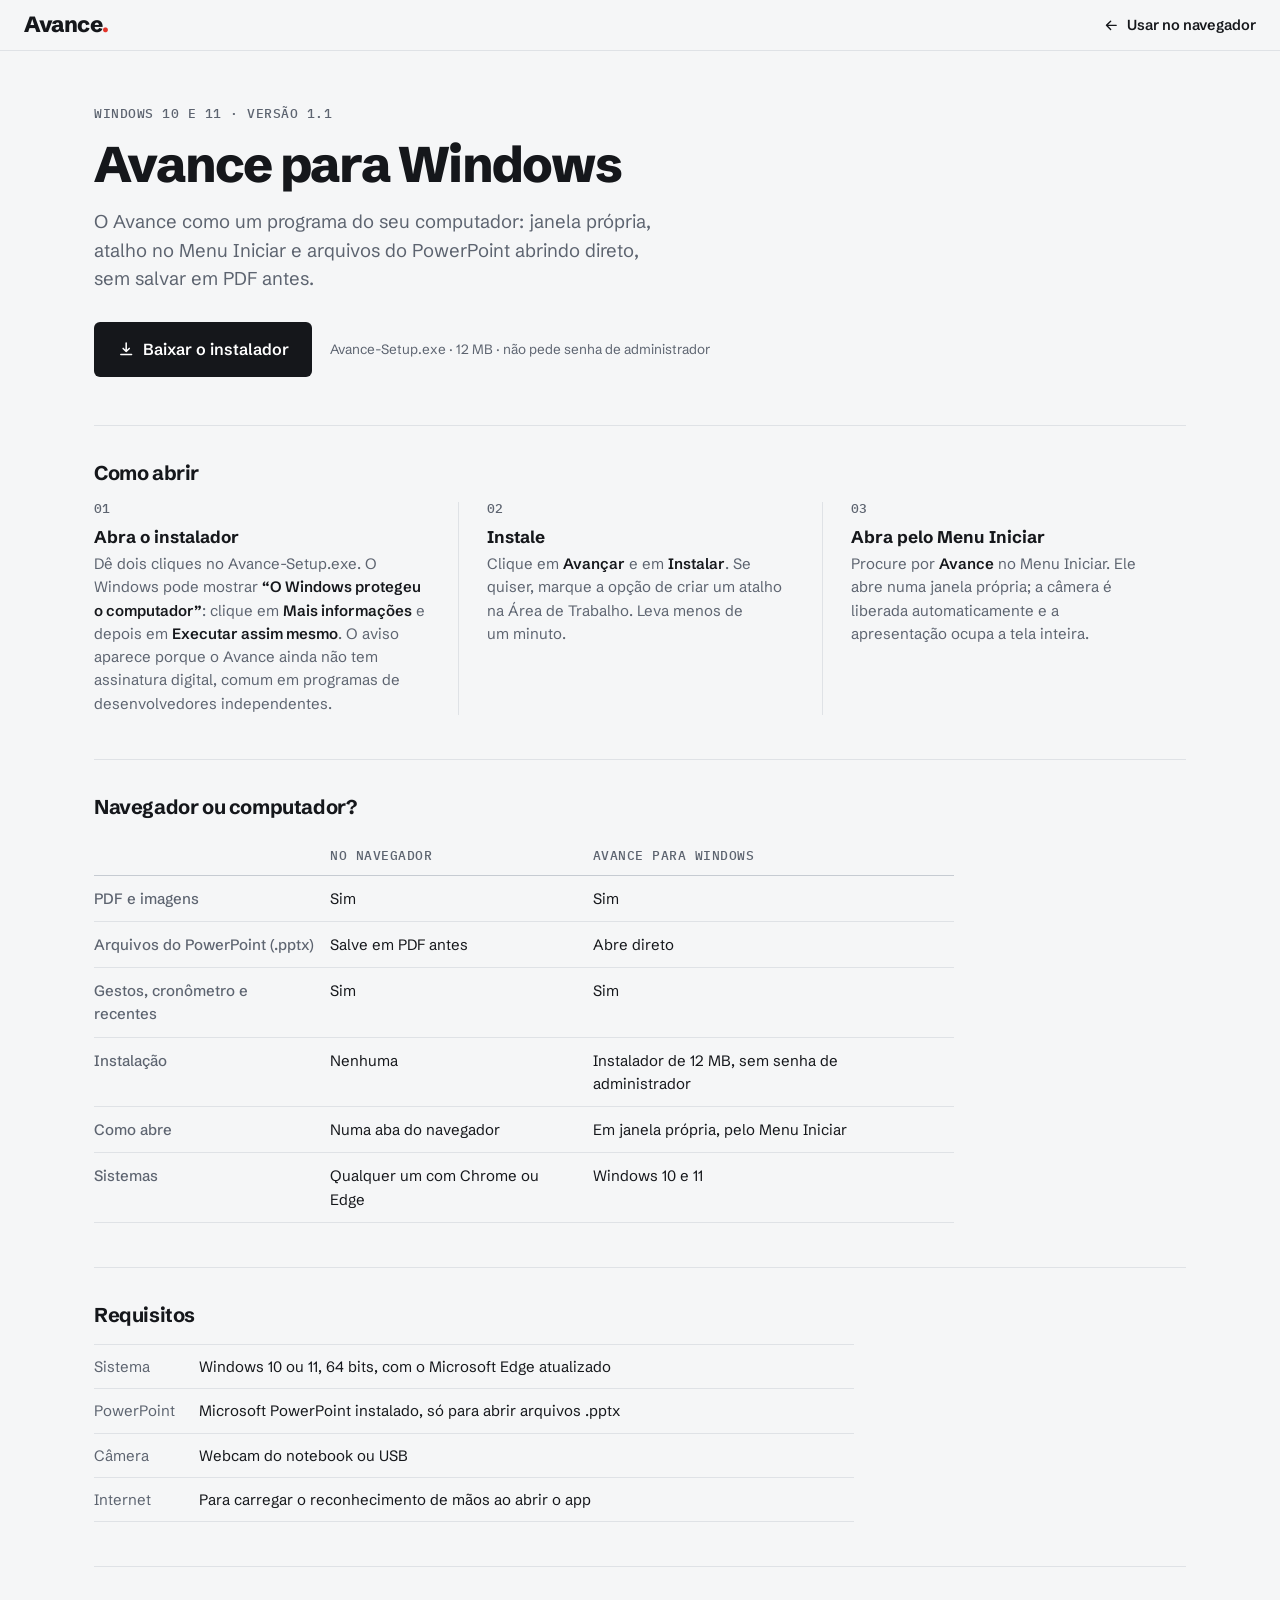
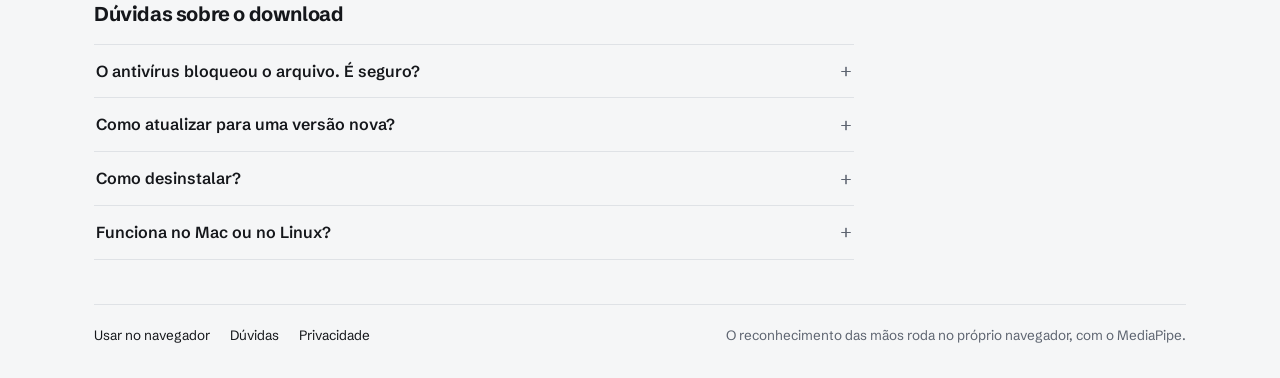
==== commit 01bbf18f: "Avance para Windows como aplicativo instalável Troca o Avance.exe de console + navegador por um apli" ====
--- a/download.html
+++ b/download.html
@@ -29,12 +29,12 @@
 
   <main class="welcome download-page">
     <section class="dl-hero">
-      <span class="dl-eyebrow">Windows 10 e 11 · versão 1.0</span>
+      <span class="dl-eyebrow">Windows 10 e 11 · versão 1.1</span>
       <h1>Avance para Windows</h1>
-      <p class="lead">A mesma apresentação por gestos, agora abrindo arquivos do PowerPoint direto, sem salvar em PDF antes. Ele usa o PowerPoint que já está instalado no seu computador.</p>
+      <p class="lead">O Avance como um programa do seu computador: janela própria, atalho no Menu Iniciar e arquivos do PowerPoint abrindo direto, sem salvar em PDF antes.</p>
       <div class="dl-actions">
-        <a class="btn dark lg" href="https://github.com/sacramentobernardes/Avance/releases/latest/download/Avance.exe"><svg><use href="#i-download"/></svg> Baixar Avance.exe</a>
-        <span class="note">8,3 MB · não precisa instalar</span>
+        <a class="btn dark lg" href="https://github.com/sacramentobernardes/Avance/releases/latest/download/Avance-Setup.exe"><svg><use href="#i-download"/></svg> Baixar o instalador</a>
+        <span class="note">Avance-Setup.exe · 12 MB · não pede senha de administrador</span>
       </div>
     </section>
 
@@ -42,16 +42,16 @@
       <h2>Como abrir</h2>
       <ol class="dl-steps">
         <li>
-          <h3>Baixe o Avance.exe</h3>
-          <p>Salve onde preferir, por exemplo na Área de Trabalho. Não há instalação: o próprio arquivo é o programa.</p>
+          <h3>Abra o instalador</h3>
+          <p>Dê dois cliques no Avance-Setup.exe. O Windows pode mostrar <b>“O Windows protegeu o computador”</b>: clique em <b>Mais informações</b> e depois em <b>Executar assim mesmo</b>. O aviso aparece porque o Avance ainda não tem assinatura digital, comum em programas de desenvolvedores independentes.</p>
         </li>
         <li>
-          <h3>Dê dois cliques no arquivo</h3>
-          <p>Na primeira vez, o Windows pode mostrar <b>“O Windows protegeu o computador”</b>. Clique em <b>Mais informações</b> e depois em <b>Executar assim mesmo</b>. O aviso aparece porque o Avance ainda não tem assinatura digital, comum em programas de desenvolvedores independentes.</p>
+          <h3>Instale</h3>
+          <p>Clique em <b>Avançar</b> e em <b>Instalar</b>. Se quiser, marque a opção de criar um atalho na Área de Trabalho. Leva menos de um minuto.</p>
         </li>
         <li>
-          <h3>Use no navegador</h3>
-          <p>O Avance abre sozinho no Chrome ou no Edge. Uma janela chamada “Avance” fica aberta enquanto ele funciona; para encerrar, feche essa janela.</p>
+          <h3>Abra pelo Menu Iniciar</h3>
+          <p>Procure por <b>Avance</b> no Menu Iniciar. Ele abre numa janela própria; a câmera é liberada automaticamente e a apresentação ocupa a tela inteira.</p>
         </li>
       </ol>
     </section>
@@ -65,7 +65,8 @@
             <tr><th>PDF e imagens</th><td>Sim</td><td>Sim</td></tr>
             <tr><th>Arquivos do PowerPoint (.pptx)</th><td>Salve em PDF antes</td><td>Abre direto</td></tr>
             <tr><th>Gestos, cronômetro e recentes</th><td>Sim</td><td>Sim</td></tr>
-            <tr><th>Instalação</th><td>Nenhuma</td><td>Nenhuma, é um arquivo só</td></tr>
+            <tr><th>Instalação</th><td>Nenhuma</td><td>Instalador de 12 MB, sem senha de administrador</td></tr>
+            <tr><th>Como abre</th><td>Numa aba do navegador</td><td>Em janela própria, pelo Menu Iniciar</td></tr>
             <tr><th>Sistemas</th><td>Qualquer um com Chrome ou Edge</td><td>Windows 10 e 11</td></tr>
           </tbody>
         </table>
@@ -75,8 +76,7 @@
     <section class="dl-section">
       <h2>Requisitos</h2>
       <dl class="specs dl-specs">
-        <div><dt>Sistema</dt><dd>Windows 10 ou 11, 64 bits</dd></div>
-        <div><dt>Navegador</dt><dd>Chrome ou Edge</dd></div>
+        <div><dt>Sistema</dt><dd>Windows 10 ou 11, 64 bits, com o Microsoft Edge atualizado</dd></div>
         <div><dt>PowerPoint</dt><dd>Microsoft PowerPoint instalado, só para abrir arquivos .pptx</dd></div>
         <div><dt>Câmera</dt><dd>Webcam do notebook ou USB</dd></div>
         <div><dt>Internet</dt><dd>Para carregar o reconhecimento de mãos ao abrir o app</dd></div>
@@ -91,16 +91,16 @@
           <p>Alguns antivírus desconfiam de programas novos e sem assinatura digital, mesmo quando não há nada de errado. O Avance não instala nada, não altera o sistema e só usa a câmera dentro do navegador. Se o bloqueio continuar, use a versão no navegador e salve o PowerPoint em PDF.</p>
         </details>
         <details>
-          <summary>A janela “Avance” precisa ficar aberta?</summary>
-          <p>Sim. Ela é o Avance funcionando no seu computador. Pode minimizá-la; ao fechar, o app para de responder no navegador.</p>
+          <summary>Como atualizar para uma versão nova?</summary>
+          <p>Baixe o instalador de novo nesta página e instale por cima. Seus ajustes e a lista de recentes são mantidos.</p>
         </details>
         <details>
           <summary>Como desinstalar?</summary>
-          <p>Basta apagar o Avance.exe. Os ajustes e a lista de recentes ficam no navegador; para apagá-los, limpe os dados do site nas configurações do Chrome ou do Edge.</p>
+          <p>Em Configurações → Aplicativos → Aplicativos instalados, procure Avance e clique em Desinstalar. Os ajustes e a lista de recentes do app também são apagados.</p>
         </details>
         <details>
           <summary>Funciona no Mac ou no Linux?</summary>
-          <p>O Avance.exe é só para Windows. No Mac e no Linux, use a versão no navegador, salvando a apresentação em PDF.</p>
+          <p>O instalador é só para Windows. No Mac e no Linux, use a versão no navegador, salvando a apresentação em PDF.</p>
         </details>
       </div>
     </section>
